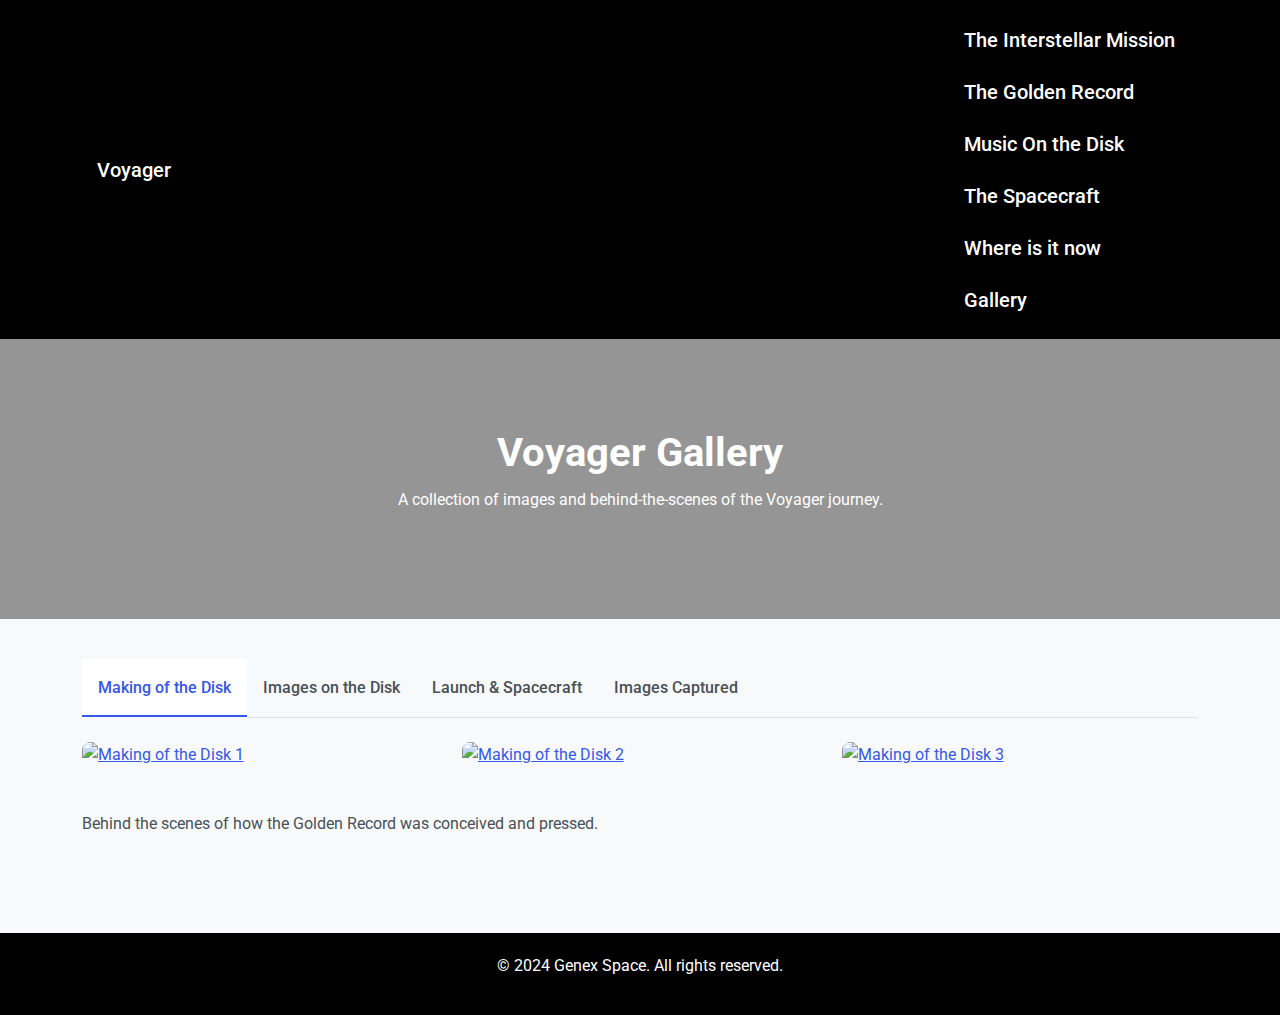
==== gallery.html @ bf649e1a "added other pages" ====
<!DOCTYPE html>
<html lang="en">
<head>
  <meta charset="UTF-8" />
  <meta name="viewport" content="width=device-width, initial-scale=1.0"/>
  <title>Gallery</title>

  <!-- Bootstrap CSS -->
  <link href="file/bootstrap.min.css" rel="stylesheet" />

  <!-- Google Fonts -->
  <link
    href="https://fonts.googleapis.com/css2?family=Roboto:wght@400;700&display=swap"
    rel="stylesheet"
  />

  <!-- BaguetteBox CSS (from a CDN or local) -->
  <link
    rel="stylesheet"
    href="file/baguetteBox.min.css"
  />

  <!-- Custom CSS -->
  <style>
    body {
      font-family: 'Roboto', sans-serif;
      background-color: #f8f9fa;
      line-height: 1.6;
    }
    .navbar {
      background-color: #000;
      font-size: 1.25rem; /* Enlarged menu */
    }
    .navbar a {
      color: #fff !important;
      font-weight: 500;
      padding: 10px 15px; /* Larger spacing */
    }
    .navbar a:hover {
      color: #ffc107 !important;
    }
    .hero {
      background: url("file/gallery-hero.jpg") center/cover no-repeat;
      height: 280px;
      position: relative;
      color: #fff;
      display: flex;
      align-items: center;
      justify-content: center;
      text-align: center;
    }
    .hero::after {
      content: "";
      position: absolute;
      top: 0; left: 0;
      width: 100%; height: 100%;
      background: rgba(0, 0, 0, 0.4);
    }
    .hero-content {
      z-index: 1;
      position: relative;
      max-width: 700px;
      padding: 0 15px;
    }
    .hero-content h1 {
      font-size: 2.5rem;
      font-weight: 700;
      margin-bottom: 10px;
    }
    .content-section {
      padding: 40px 20px;
    }
    /* Make images look nice */
    .tab-content img {
      max-width: 100%;
      border-radius: 8px;
      margin-bottom: 20px;
      cursor: pointer; /* indicates clickable */
    }
    .footer {
      background-color: #000;
      color: #fff;
      text-align: center;
      padding: 20px 0;
      margin-top: 40px;
    }
  </style>
</head>
<body>
  <!-- Navbar (always visible, no expand => everything visible on mobile) -->
  <nav class="navbar navbar-dark">
    <div class="container">
      <a class="navbar-brand" href="index.html">Voyager</a>
      <ul class="navbar-nav nav nav-pills ms-auto">
        <li class="nav-item">
          <a class="nav-link" href="index.html">The Interstellar Mission</a>
        </li>
        <li class="nav-item">
          <a class="nav-link" href="goldenrecord.html">The Golden Record</a>
        </li>
        <li class="nav-item">
          <a class="nav-link" href="music.html">Music On the Disk</a>
        </li>
        <li class="nav-item">
          <a class="nav-link" href="spacecraft.html">The Spacecraft</a>
        </li>
        <li class="nav-item">
          <a class="nav-link" href="where.html">Where is it now</a>
        </li>
        <li class="nav-item">
          <a class="nav-link active" href="gallery.html">Gallery</a>
        </li>
      </ul>
    </div>
  </nav>

  <!-- Hero Section -->
  <div class="hero">
    <div class="hero-content">
      <h1>Voyager Gallery</h1>
      <p>A collection of images and behind-the-scenes of the Voyager journey.</p>
    </div>
  </div>

  <!-- Tabs Section -->
  <div class="content-section">
    <div class="container">
      <!-- Nav tabs -->
      <ul class="nav nav-tabs" id="voyagerGalleryTabs" role="tablist">
        <li class="nav-item" role="presentation">
          <button
            class="nav-link active"
            id="making-tab"
            data-bs-toggle="tab"
            data-bs-target="#making"
            type="button"
            role="tab"
            aria-controls="making"
            aria-selected="true"
          >
            Making of the Disk
          </button>
        </li>
        <li class="nav-item" role="presentation">
          <button
            class="nav-link"
            id="on-disk-tab"
            data-bs-toggle="tab"
            data-bs-target="#on-disk"
            type="button"
            role="tab"
            aria-controls="on-disk"
            aria-selected="false"
          >
            Images on the Disk
          </button>
        </li>
        <li class="nav-item" role="presentation">
          <button
            class="nav-link"
            id="launch-tab"
            data-bs-toggle="tab"
            data-bs-target="#launch"
            type="button"
            role="tab"
            aria-controls="launch"
            aria-selected="false"
          >
            Launch & Spacecraft
          </button>
        </li>
        <li class="nav-item" role="presentation">
          <button
            class="nav-link"
            id="captured-tab"
            data-bs-toggle="tab"
            data-bs-target="#captured"
            type="button"
            role="tab"
            aria-controls="captured"
            aria-selected="false"
          >
            Images Captured
          </button>
        </li>
      </ul>

      <!-- Tab panes -->
      <div class="tab-content" id="voyagerGalleryTabsContent">
        <!-- Making of the Disk -->
        <div
          class="tab-pane fade show active"
          id="making"
          role="tabpanel"
          aria-labelledby="making-tab"
        >
          <!-- Each tab has a gallery-group class so they open in the same lightbox set -->
          <div class="gallery-group row my-4">
            <!-- Example images (wrap them in <a href="path/to/fullsize.jpg">) -->
            <div class="col-md-4">
              <a href="file/making1-large.jpg">
                <img src="file/making1.jpg" alt="Making of the Disk 1" />
              </a>
            </div>
            <div class="col-md-4">
              <a href="file/making2-large.jpg">
                <img src="file/making2.jpg" alt="Making of the Disk 2" />
              </a>
            </div>
            <div class="col-md-4">
              <a href="file/making3-large.jpg">
                <img src="file/making3.jpg" alt="Making of the Disk 3" />
              </a>
            </div>
          </div>
          <p>
            Behind the scenes of how the Golden Record was conceived and pressed. 
            <!-- add more text or images as needed -->
          </p>
        </div>

        <!-- Images on the Disk -->
        <div
          class="tab-pane fade"
          id="on-disk"
          role="tabpanel"
          aria-labelledby="on-disk-tab"
        >
          <div class="gallery-group row my-4">
            <div class="col-md-3">
              <a href="file/ondisk1-large.jpg">
                <img src="file/ondisk1.jpg" alt="On the Disk 1" />
              </a>
            </div>
            <div class="col-md-3">
              <a href="file/ondisk2-large.jpg">
                <img src="file/ondisk2.jpg" alt="On the Disk 2" />
              </a>
            </div>
            <div class="col-md-3">
              <a href="file/ondisk3-large.jpg">
                <img src="file/ondisk3.jpg" alt="On the Disk 3" />
              </a>
            </div>
            <div class="col-md-3">
              <a href="file/ondisk4-large.jpg">
                <img src="file/ondisk4.jpg" alt="On the Disk 4" />
              </a>
            </div>
          </div>
          <p>
            A selection of images included on the Golden Record for any potential 
            extraterrestrial discoverers.
          </p>
        </div>

        <!-- Launch -->
        <div
          class="tab-pane fade"
          id="launch"
          role="tabpanel"
          aria-labelledby="launch-tab"
        >
          <div class="gallery-group row my-4">
            <div class="col-md-6">
              <a href="file/launch1-large.jpg">
                <img src="file/launch1.jpg" alt="Launch Day 1" />
              </a>
            </div>
            <div class="col-md-6">
              <a href="file/launch2-large.jpg">
                <img src="file/launch2.jpg" alt="Launch Day 2" />
              </a>
            </div>
          </div>
          <p>
            Historical photos from the 1977 launches of Voyager 1 and Voyager 2.
          </p>
        </div>

        <!-- Images Captured -->
        <div
          class="tab-pane fade"
          id="captured"
          role="tabpanel"
          aria-labelledby="captured-tab"
        >
          <div class="gallery-group row my-4">
            <div class="col-md-4">
              <a href="file/captured1-large.jpg">
                <img src="file/captured1.jpg" alt="Captured Image 1" />
              </a>
            </div>
            <div class="col-md-4">
              <a href="file/captured2-large.jpg">
                <img src="file/captured2.jpg" alt="Captured Image 2" />
              </a>
            </div>
            <div class="col-md-4">
              <a href="file/captured3-large.jpg">
                <img src="file/captured3.jpg" alt="Captured Image 3" />
              </a>
            </div>
          </div>
          <p>
            Stunning views of the solar system and beyond taken by the Voyager 
            spacecraft over the decades.
          </p>
        </div>
      </div>
    </div>
  </div>

  <!-- Footer -->
  <footer class="footer">
    <div class="container">
      <p>&copy; 2024 Genex Space. All rights reserved.</p>
    </div>
  </footer>

  <!-- Bootstrap JS for Tabs -->
  <script src="file/bootstrap.bundle.min.js"></script>

  <!-- BaguetteBox JS (from a CDN or local) -->
  <script
    src="file/baguetteBox.min.js"
  ></script>
  <script>
    // Initialize baguetteBox for all .gallery-group containers
    document.addEventListener('DOMContentLoaded', function() {
      // For each tab's images, we can re-run or simply pass the main container
      baguetteBox.run('.gallery-group', {
        // optional settings
        animation: 'fadeIn',
        noScrollbars: true,
      });
    });
  </script>
</body>
</html>
---- file/baguetteBox.min.css ----
/*!
 * baguetteBox.js
 * @author  feimosi
 * @version 1.11.1
 * @url https://github.com/feimosi/baguetteBox.js
 */#baguetteBox-overlay{display:none;opacity:0;position:fixed;overflow:hidden;top:0;left:0;width:100%;height:100%;z-index:1000000;background-color:#222;background-color:rgba(0,0,0,.8);-webkit-transition:opacity .5s ease;transition:opacity .5s ease}#baguetteBox-overlay.visible{opacity:1}#baguetteBox-overlay .full-image{display:inline-block;position:relative;width:100%;height:100%;text-align:center}#baguetteBox-overlay .full-image figure{display:inline;margin:0;height:100%}#baguetteBox-overlay .full-image img{display:inline-block;width:auto;height:auto;max-height:100%;max-width:100%;vertical-align:middle;-webkit-box-shadow:0 0 8px rgba(0,0,0,.6);-moz-box-shadow:0 0 8px rgba(0,0,0,.6);box-shadow:0 0 8px rgba(0,0,0,.6)}#baguetteBox-overlay .full-image figcaption{display:block;position:absolute;bottom:0;width:100%;text-align:center;line-height:1.8;white-space:normal;color:#ccc;background-color:#000;background-color:rgba(0,0,0,.6);font-family:sans-serif}#baguetteBox-overlay .full-image:before{content:"";display:inline-block;height:50%;width:1px;margin-right:-1px}#baguetteBox-slider{position:absolute;left:0;top:0;height:100%;width:100%;white-space:nowrap;-webkit-transition:left .4s ease,-webkit-transform .4s ease;transition:left .4s ease,-webkit-transform .4s ease;transition:left .4s ease,transform .4s ease;transition:left .4s ease,transform .4s ease,-webkit-transform .4s ease,-moz-transform .4s ease}#baguetteBox-slider.bounce-from-right{-webkit-animation:bounceFromRight .4s ease-out;animation:bounceFromRight .4s ease-out}#baguetteBox-slider.bounce-from-left{-webkit-animation:bounceFromLeft .4s ease-out;animation:bounceFromLeft .4s ease-out}@-webkit-keyframes bounceFromRight{0%,100%{margin-left:0}50%{margin-left:-30px}}@keyframes bounceFromRight{0%,100%{margin-left:0}50%{margin-left:-30px}}@-webkit-keyframes bounceFromLeft{0%,100%{margin-left:0}50%{margin-left:30px}}@keyframes bounceFromLeft{0%,100%{margin-left:0}50%{margin-left:30px}}.baguetteBox-button#next-button,.baguetteBox-button#previous-button{top:50%;top:calc(50% - 30px);width:44px;height:60px}.baguetteBox-button{position:absolute;cursor:pointer;outline:0;padding:0;margin:0;border:0;-moz-border-radius:15%;border-radius:15%;background-color:#323232;background-color:rgba(50,50,50,.5);color:#ddd;font:1.6em sans-serif;-webkit-transition:background-color .4s ease;transition:background-color .4s ease}.baguetteBox-button:focus,.baguetteBox-button:hover{background-color:rgba(50,50,50,.9)}.baguetteBox-button#next-button{right:2%}.baguetteBox-button#previous-button{left:2%}.baguetteBox-button#close-button{top:20px;right:2%;right:calc(2% + 6px);width:30px;height:30px}.baguetteBox-button svg{position:absolute;left:0;top:0}.baguetteBox-spinner{width:40px;height:40px;display:inline-block;position:absolute;top:50%;left:50%;margin-top:-20px;margin-left:-20px}.baguetteBox-double-bounce1,.baguetteBox-double-bounce2{width:100%;height:100%;-moz-border-radius:50%;border-radius:50%;background-color:#fff;opacity:.6;position:absolute;top:0;left:0;-webkit-animation:bounce 2s infinite ease-in-out;animation:bounce 2s infinite ease-in-out}.baguetteBox-double-bounce2{-webkit-animation-delay:-1s;animation-delay:-1s}@-webkit-keyframes bounce{0%,100%{-webkit-transform:scale(0);transform:scale(0)}50%{-webkit-transform:scale(1);transform:scale(1)}}@keyframes bounce{0%,100%{-webkit-transform:scale(0);-moz-transform:scale(0);transform:scale(0)}50%{-webkit-transform:scale(1);-moz-transform:scale(1);transform:scale(1)}}
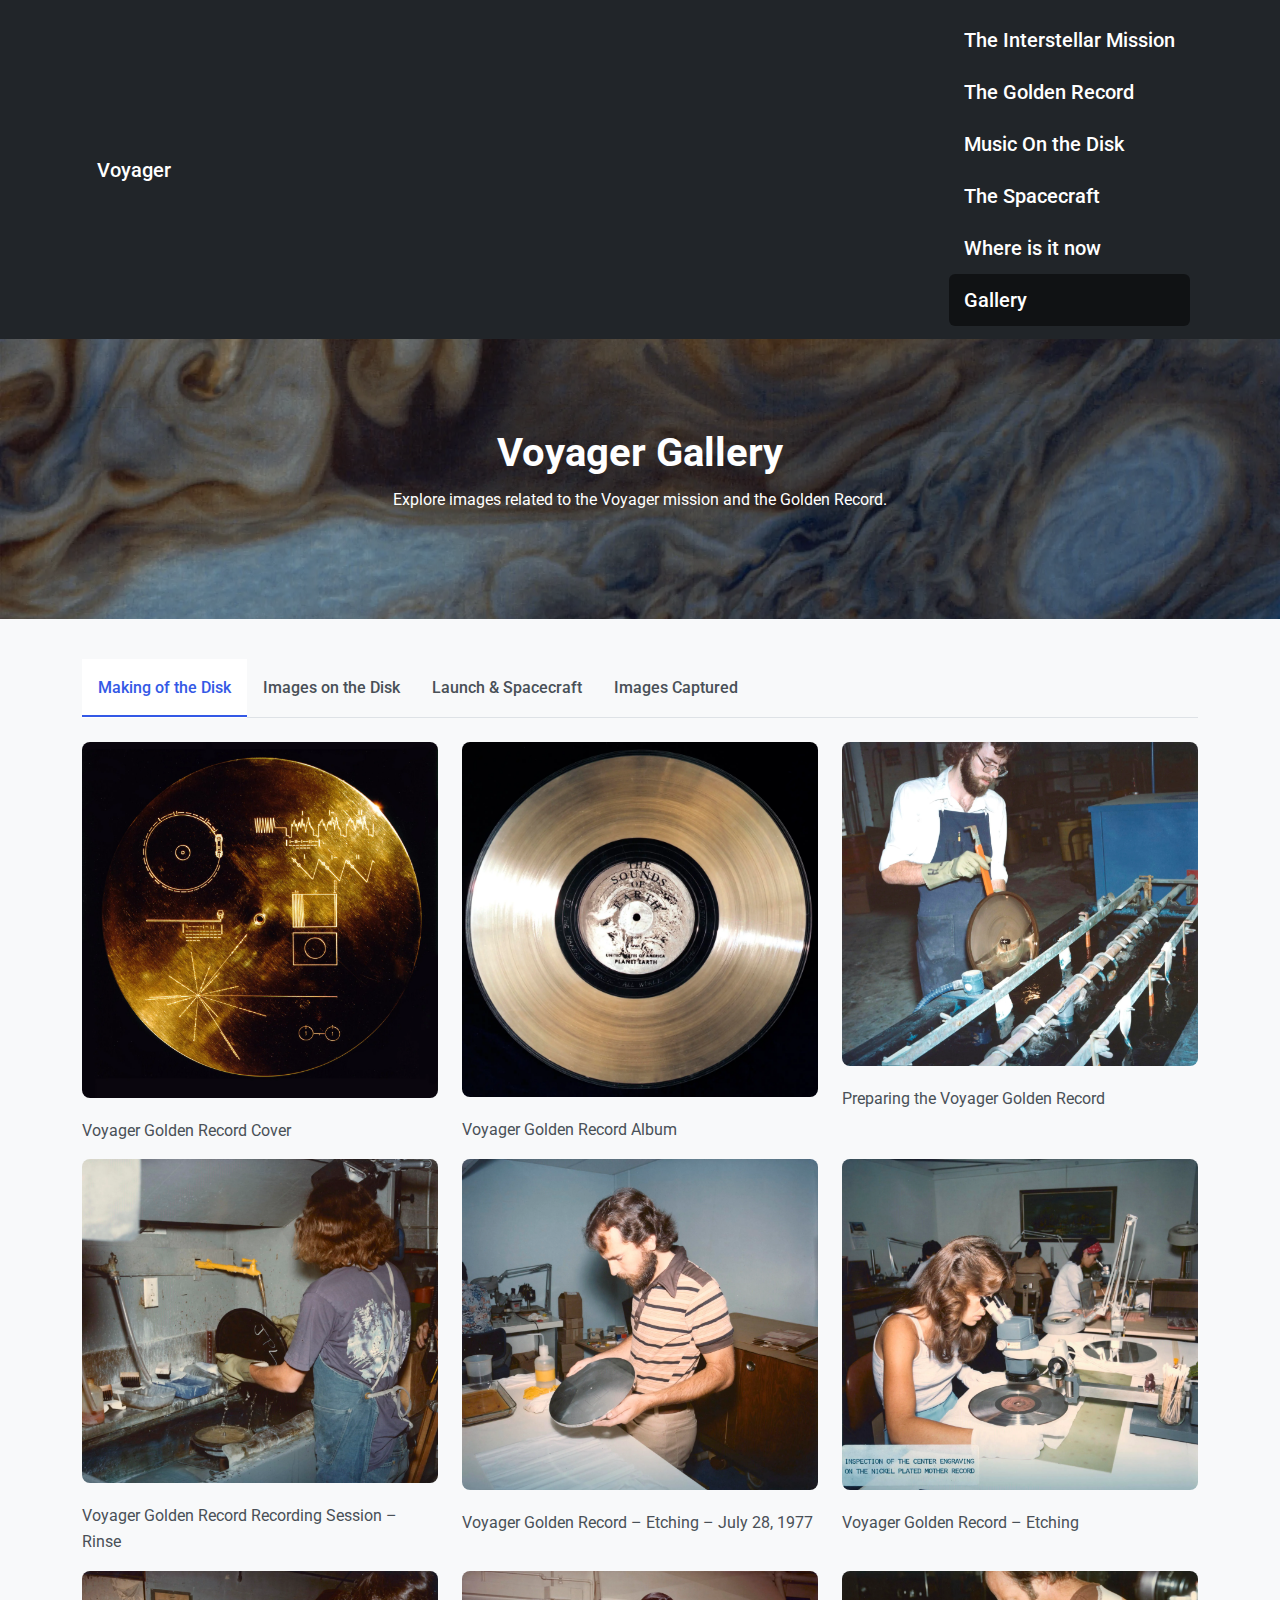
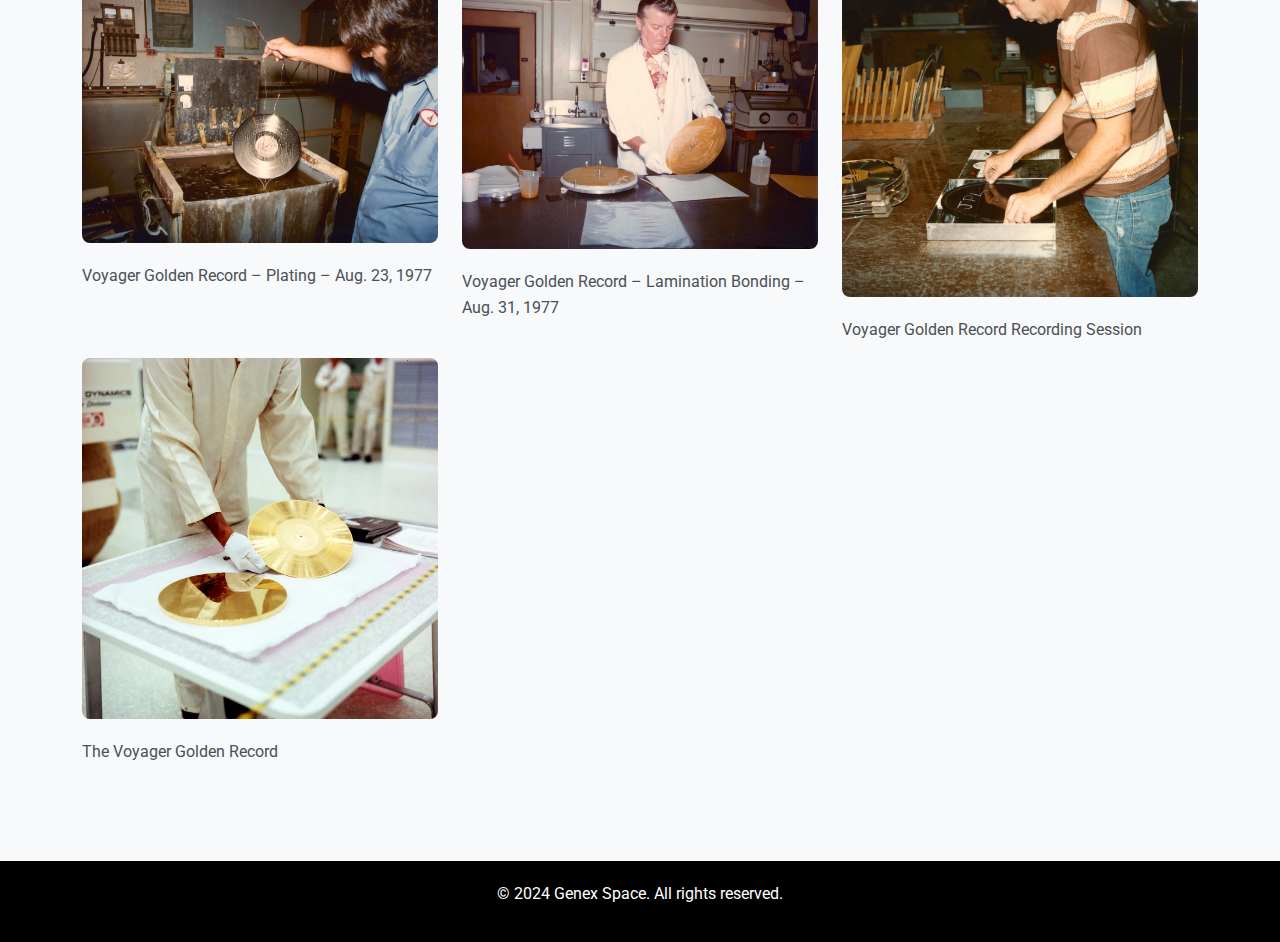
==== commit fbf79fc6: "added music and other stuffs" ====
--- a/gallery.html
+++ b/gallery.html
@@ -14,7 +14,7 @@
     rel="stylesheet"
   />
 
-  <!-- BaguetteBox CSS (from a CDN or local) -->
+  <!-- BaguetteBox CSS (CDN or local) -->
   <link
     rel="stylesheet"
     href="file/baguetteBox.min.css"
@@ -39,8 +39,9 @@
     .navbar a:hover {
       color: #ffc107 !important;
     }
+
     .hero {
-      background: url("file/gallery-hero.jpg") center/cover no-repeat;
+      background: url("gallery/pia01384.webp") center/cover no-repeat;
       height: 280px;
       position: relative;
       color: #fff;
@@ -67,16 +68,19 @@
       font-weight: 700;
       margin-bottom: 10px;
     }
+
     .content-section {
       padding: 40px 20px;
     }
-    /* Make images look nice */
+
+    /* Images and lightbox styling */
     .tab-content img {
       max-width: 100%;
       border-radius: 8px;
       margin-bottom: 20px;
-      cursor: pointer; /* indicates clickable */
+      cursor: pointer; /* indicates clickable lightbox */
     }
+
     .footer {
       background-color: #000;
       color: #fff;
@@ -87,8 +91,8 @@
   </style>
 </head>
 <body>
-  <!-- Navbar (always visible, no expand => everything visible on mobile) -->
-  <nav class="navbar navbar-dark">
+  <!-- Navbar (always visible) -->
+  <nav class="navbar navbar-dark bg-dark">
     <div class="container">
       <a class="navbar-brand" href="index.html">Voyager</a>
       <ul class="navbar-nav nav nav-pills ms-auto">
@@ -118,13 +122,14 @@
   <div class="hero">
     <div class="hero-content">
       <h1>Voyager Gallery</h1>
-      <p>A collection of images and behind-the-scenes of the Voyager journey.</p>
+      <p>Explore images related to the Voyager mission and the Golden Record.</p>
     </div>
   </div>
 
   <!-- Tabs Section -->
   <div class="content-section">
     <div class="container">
+
       <!-- Nav tabs -->
       <ul class="nav nav-tabs" id="voyagerGalleryTabs" role="tablist">
         <li class="nav-item" role="presentation">
@@ -166,7 +171,7 @@
             aria-controls="launch"
             aria-selected="false"
           >
-            Launch & Spacecraft
+            Launch &amp; Spacecraft
           </button>
         </li>
         <li class="nav-item" role="presentation">
@@ -186,130 +191,942 @@
       </ul>
 
       <!-- Tab panes -->
-      <div class="tab-content" id="voyagerGalleryTabsContent">
-        <!-- Making of the Disk -->
+      <div class="tab-content mt-4" id="voyagerGalleryTabsContent">
+
+        <!-- 1) Making of the Disk -->
         <div
           class="tab-pane fade show active"
           id="making"
           role="tabpanel"
           aria-labelledby="making-tab"
         >
-          <!-- Each tab has a gallery-group class so they open in the same lightbox set -->
-          <div class="gallery-group row my-4">
-            <!-- Example images (wrap them in <a href="path/to/fullsize.jpg">) -->
-            <div class="col-md-4">
-              <a href="file/making1-large.jpg">
-                <img src="file/making1.jpg" alt="Making of the Disk 1" />
-              </a>
-            </div>
-            <div class="col-md-4">
-              <a href="file/making2-large.jpg">
-                <img src="file/making2.jpg" alt="Making of the Disk 2" />
-              </a>
-            </div>
-            <div class="col-md-4">
-              <a href="file/making3-large.jpg">
-                <img src="file/making3.jpg" alt="Making of the Disk 3" />
-              </a>
-            </div>
-          </div>
-          <p>
-            Behind the scenes of how the Golden Record was conceived and pressed. 
-            <!-- add more text or images as needed -->
-          </p>
-        </div>
-
-        <!-- Images on the Disk -->
+          <div class="row gallery-group">
+             <div class="col-md-4">
+          <a 
+            href="gallery/voyager-record-cover-446eb9.webp"
+            data-caption="Voyager Golden Record Cover"
+          >
+            <img 
+              src="gallery/voyager-record-cover-446eb9.webp"
+              alt="Voyager Golden Record Cover"
+            />
+          </a>
+          <p>Voyager Golden Record Cover</p>
+        </div>
+              <div class="col-md-4">
+          <a 
+            href="gallery/voyager-gold-record-display.webp"
+            data-caption="Voyager Golden Record Album"
+          >
+            <img 
+              src="gallery/voyager-gold-record-display.webp"
+              alt="Voyager Golden Record Album"
+            />
+          </a>
+          <p>Voyager Golden Record Album</p>
+        </div>
+              <div class="col-md-4">
+          <a 
+            href="gallery/voyager-recording-session-6-29-77-30796968361-o.webp"
+            data-caption="Preparing the Voyager Golden Record"
+          >
+            <img 
+              src="gallery/voyager-recording-session-6-29-77-30796968361-o.webp"
+              alt="Preparing the Voyager Golden Record"
+            />
+          </a>
+          <p>Preparing the Voyager Golden Record</p>
+        </div>
+              <div class="col-md-4">
+          <a 
+            href="gallery/voyager-recording-session-6-29-77-30769379012-o.webp"
+            data-caption="Voyager Golden Record Recording Session – Rinse"
+          >
+            <img 
+              src="gallery/voyager-recording-session-6-29-77-30769379012-o.webp"
+              alt="Voyager Golden Record Recording Session – Rinse"
+            />
+          </a>
+          <p>Voyager Golden Record Recording Session – Rinse</p>
+        </div>
+              <div class="col-md-4">
+          <a 
+            href="gallery/voyager-golden-record-etching-7-28-77-30849543195-o.webp"
+            data-caption="Voyager Golden Record – Etching – July 28, 1977"
+          >
+            <img 
+              src="gallery/voyager-golden-record-etching-7-28-77-30849543195-o.webp"
+              alt="Voyager Golden Record – Etching – July 28, 1977"
+            />
+          </a>
+          <p>Voyager Golden Record – Etching – July 28, 1977</p>
+        </div>
+              <div class="col-md-4">
+          <a 
+            href="gallery/voyager-golden-record-etching-7-28-77-30548567140-o.webp"
+            data-caption="Voyager Golden Record – Etching"
+          >
+            <img 
+              src="gallery/voyager-golden-record-etching-7-28-77-30548567140-o.webp"
+              alt="Voyager Golden Record – Etching"
+            />
+          </a>
+          <p>Voyager Golden Record – Etching</p>
+        </div>
+              <div class="col-md-4">
+          <a 
+            href="gallery/voyager-golden-record-gold-plating-8-23-77-30812980156-o.webp"
+            data-caption="Voyager Golden Record – Plating – Aug. 23, 1977"
+          >
+            <img 
+              src="gallery/voyager-golden-record-gold-plating-8-23-77-30812980156-o.webp"
+              alt="Voyager Golden Record – Plating – Aug. 23, 1977"
+            />
+          </a>
+          <p>Voyager Golden Record – Plating – Aug. 23, 1977</p>
+        </div>
+              <div class="col-md-4">
+          <a 
+            href="gallery/voyager-golden-record-lamination-bonding-8-31-1977-30812615156-o.webp"
+            data-caption="Voyager Golden Record – Lamination Bonding – Aug. 31, 1977"
+          >
+            <img 
+              src="gallery/voyager-golden-record-lamination-bonding-8-31-1977-30812615156-o.webp"
+              alt="Voyager Golden Record – Lamination Bonding – Aug. 31, 1977"
+            />
+          </a>
+          <p>Voyager Golden Record – Lamination Bonding – Aug. 31, 1977</p>
+        </div>
+              <div class="col-md-4">
+          <a 
+            href="gallery/voyager-recording-session-6-29-77.webp"
+            data-caption="Voyager Golden Record Recording Session"
+          >
+            <img 
+              src="gallery/voyager-recording-session-6-29-77.webp"
+              alt="Voyager Golden Record Recording Session"
+            />
+          </a>
+          <p>Voyager Golden Record Recording Session</p>
+        </div>
+              <div class="col-md-4">
+          <a 
+            href="gallery/the-golden-record-30269492703-o.webp"
+            data-caption="The Voyager Golden Record"
+          >
+            <img 
+              src="gallery/the-golden-record-30269492703-o.webp"
+              alt="The Voyager Golden Record"
+            />
+          </a>
+          <p>The Voyager Golden Record</p>
+        </div>          </div>
+        </div>
+
+        <!-- 2) Images on the Disk -->
         <div
           class="tab-pane fade"
           id="on-disk"
           role="tabpanel"
           aria-labelledby="on-disk-tab"
         >
-          <div class="gallery-group row my-4">
-            <div class="col-md-3">
-              <a href="file/ondisk1-large.jpg">
-                <img src="file/ondisk1.jpg" alt="On the Disk 1" />
-              </a>
-            </div>
-            <div class="col-md-3">
-              <a href="file/ondisk2-large.jpg">
-                <img src="file/ondisk2.jpg" alt="On the Disk 2" />
-              </a>
-            </div>
-            <div class="col-md-3">
-              <a href="file/ondisk3-large.jpg">
-                <img src="file/ondisk3.jpg" alt="On the Disk 3" />
-              </a>
-            </div>
-            <div class="col-md-3">
-              <a href="file/ondisk4-large.jpg">
-                <img src="file/ondisk4.jpg" alt="On the Disk 4" />
-              </a>
-            </div>
+          <div class="row gallery-group">
+              <div class="col-md-4">
+          <a 
+            href="gallery/calibration-circle-31325346536-o.webp"
+            data-caption="Calibration Circle"
+          >
+            <img 
+              src="gallery/calibration-circle-31325346536-o.webp"
+              alt="Calibration Circle"
+            />
+          </a>
+          <p>Calibration Circle</p>
+        </div>
+              <div class="col-md-4">
+          <a 
+            href="gallery/un-building-night-30556368033-o.webp"
+            data-caption="UN Building Night"
+          >
+            <img 
+              src="gallery/un-building-night-30556368033-o.webp"
+              alt="UN Building Night"
+            />
+          </a>
+          <p>UN Building Night</p>
+        </div>
+              <div class="col-md-4">
+          <a 
+            href="gallery/physical-unit-definitions-30554003853-o.webp"
+            data-caption="Physical unit definitions"
+          >
+            <img 
+              src="gallery/physical-unit-definitions-30554003853-o.webp"
+              alt="Physical unit definitions"
+            />
+          </a>
+          <p>Physical unit definitions</p>
+        </div>
+              <div class="col-md-4">
+          <a 
+            href="gallery/modern-house-cloudcroft-new-mexico-30556337973-o.webp"
+            data-caption="Modern house (Cloudcroft, New Mexico)"
+          >
+            <img 
+              src="gallery/modern-house-cloudcroft-new-mexico-30556337973-o.webp"
+              alt="Modern house (Cloudcroft, New Mexico)"
+            />
+          </a>
+          <p>Modern house (Cloudcroft, New Mexico)</p>
+        </div>
+              <div class="col-md-4">
+          <a 
+            href="gallery/house-construction-african-30542255034-o.webp"
+            data-caption="House construction (African)"
+          >
+            <img 
+              src="gallery/house-construction-african-30542255034-o.webp"
+              alt="House construction (African)"
+            />
+          </a>
+          <p>House construction (African)</p>
+        </div>
+              <div class="col-md-4">
+          <a 
+            href="gallery/egypt-red-sea-sinal-peninsula-and-the-nile-30993198280-o.webp"
+            data-caption="Egypt, Red Sea, Sinal Peninsula and the Nile"
+          >
+            <img 
+              src="gallery/egypt-red-sea-sinal-peninsula-and-the-nile-30993198280-o.webp"
+              alt="Egypt, Red Sea, Sinal Peninsula and the Nile"
+            />
+          </a>
+          <p>Egypt, Red Sea, Sinal Peninsula and the Nile</p>
+        </div>
+              <div class="col-md-4">
+          <a 
+            href="gallery/supermarket-30555896943-o.webp"
+            data-caption="Supermarket"
+          >
+            <img 
+              src="gallery/supermarket-30555896943-o.webp"
+              alt="Supermarket"
+            />
+          </a>
+          <p>Supermarket</p>
+        </div>
+              <div class="col-md-4">
+          <a 
+            href="gallery/children-with-globe-30541853554-o.webp"
+            data-caption="Children with globe"
+          >
+            <img 
+              src="gallery/children-with-globe-30541853554-o.webp"
+              alt="Children with globe"
+            />
+          </a>
+          <p>Children with globe</p>
+        </div>
+              <div class="col-md-4">
+          <a 
+            href="gallery/sprinters-valeri-borzov-of-the-ussr-in-lead-history-of-the-olympics-31363259165-o.webp"
+            data-caption="Sprinters (Valeri Borzov of the U.S.S.R. in lead)"
+          >
+            <img 
+              src="gallery/sprinters-valeri-borzov-of-the-ussr-in-lead-history-of-the-olympics-31363259165-o.webp"
+              alt="Sprinters (Valeri Borzov of the U.S.S.R. in lead)"
+            />
+          </a>
+          <p>Sprinters (Valeri Borzov of the U.S.S.R. in lead)</p>
+        </div>
+              <div class="col-md-4">
+          <a 
+            href="gallery/fishing-boat-with-nets-30542208064-o.webp"
+            data-caption="Fishing boat with nets"
+          >
+            <img 
+              src="gallery/fishing-boat-with-nets-30542208064-o.webp"
+              alt="Fishing boat with nets"
+            />
+          </a>
+          <p>Fishing boat with nets</p>
+        </div>
+              <div class="col-md-4">
+          <a 
+            href="gallery/house-africa-30994933500-o.webp"
+            data-caption="House (Africa)"
+          >
+            <img 
+              src="gallery/house-africa-30994933500-o.webp"
+              alt="House (Africa)"
+            />
+          </a>
+          <p>House (Africa)</p>
+        </div>
+              <div class="col-md-4">
+          <a 
+            href="gallery/schoolroom-30994523250-o.webp"
+            data-caption="Schoolroom"
+          >
+            <img 
+              src="gallery/schoolroom-30994523250-o.webp"
+              alt="Schoolroom"
+            />
+          </a>
+          <p>Schoolroom</p>
+        </div>
+              <div class="col-md-4">
+          <a 
+            href="gallery/jupiter-31325748356-o.webp"
+            data-caption="Jupiter"
+          >
+            <img 
+              src="gallery/jupiter-31325748356-o.webp"
+              alt="Jupiter"
+            />
+          </a>
+          <p>Jupiter</p>
+        </div>
+              <div class="col-md-4">
+          <a 
+            href="gallery/man-from-guatemala-30541182514-o.webp"
+            data-caption="Man from Guatemala"
+          >
+            <img 
+              src="gallery/man-from-guatemala-30541182514-o.webp"
+              alt="Man from Guatemala"
+            />
+          </a>
+          <p>Man from Guatemala</p>
+        </div>
+              <div class="col-md-4">
+          <a 
+            href="gallery/sketch-of-bushmen-30541167404-o.webp"
+            data-caption="Sketch of bushmen"
+          >
+            <img 
+              src="gallery/sketch-of-bushmen-30541167404-o.webp"
+              alt="Sketch of bushmen"
+            />
+          </a>
+          <p>Sketch of bushmen</p>
+        </div>
+              <div class="col-md-4">
+          <a 
+            href="gallery/diagram-of-vertebrate-evolution-30993842550-o.webp"
+            data-caption="Diagram of vertebrate evolution"
+          >
+            <img 
+              src="gallery/diagram-of-vertebrate-evolution-30993842550-o.webp"
+              alt="Diagram of vertebrate evolution"
+            />
+          </a>
+          <p>Diagram of vertebrate evolution</p>
+        </div>
+              <div class="col-md-4">
+          <a 
+            href="gallery/structure-of-earth-31247834881-o.webp"
+            data-caption="Structure of Earth"
+          >
+            <img 
+              src="gallery/structure-of-earth-31247834881-o.webp"
+              alt="Structure of Earth"
+            />
+          </a>
+          <p>Structure of Earth</p>
+        </div>
+              <div class="col-md-4">
+          <a 
+            href="gallery/diagram-of-continental-drift-31247808951-o.webp"
+            data-caption="Diagram of continental drift"
+          >
+            <img 
+              src="gallery/diagram-of-continental-drift-31247808951-o.webp"
+              alt="Diagram of continental drift"
+            />
+          </a>
+          <p>Diagram of continental drift</p>
+        </div>
+              <div class="col-md-4">
+          <a 
+            href="gallery/diagram-of-family-ages-31326608936-o.webp"
+            data-caption="Diagram of family ages"
+          >
+            <img 
+              src="gallery/diagram-of-family-ages-31326608936-o.webp"
+              alt="Diagram of family ages"
+            />
+          </a>
+          <p>Diagram of family ages</p>
+        </div>
+              <div class="col-md-4">
+          <a 
+            href="gallery/demonstration-of-licking-eating-and-drinking-30542224004-o.webp"
+            data-caption="Demonstration of licking, eating and drinking"
+          >
+            <img 
+              src="gallery/demonstration-of-licking-eating-and-drinking-30542224004-o.webp"
+              alt="Demonstration of licking, eating and drinking"
+            />
+          </a>
+          <p>Demonstration of licking, eating and drinking</p>
+        </div>
+              <div class="col-md-4">
+          <a 
+            href="gallery/nursing-mother-31362634275-o.webp"
+            data-caption="Nursing mother"
+          >
+            <img 
+              src="gallery/nursing-mother-31362634275-o.webp"
+              alt="Nursing mother"
+            />
+          </a>
+          <p>Nursing mother</p>
+        </div>
+              <div class="col-md-4">
+          <a 
+            href="gallery/diagram-of-male-and-female-31326553496-o.webp"
+            data-caption="Diagram of male and female"
+          >
+            <img 
+              src="gallery/diagram-of-male-and-female-31326553496-o.webp"
+              alt="Diagram of male and female"
+            />
+          </a>
+          <p>Diagram of male and female</p>
+        </div>
+              <div class="col-md-4">
+          <a 
+            href="gallery/fetus-diagram-30540929914-o.webp"
+            data-caption="Fetus diagram"
+          >
+            <img 
+              src="gallery/fetus-diagram-30540929914-o.webp"
+              alt="Fetus diagram"
+            />
+          </a>
+          <p>Fetus diagram</p>
+        </div>
+              <div class="col-md-4">
+          <a 
+            href="gallery/diagram-of-conception-31218656712-o.webp"
+            data-caption="Diagram of conception"
+          >
+            <img 
+              src="gallery/diagram-of-conception-31218656712-o.webp"
+              alt="Diagram of conception"
+            />
+          </a>
+          <p>Diagram of conception</p>
+        </div>
+              <div class="col-md-4">
+          <a 
+            href="gallery/dna-structure-magnified-light-hit-31362224015-o.webp"
+            data-caption="DNA structure magnified, light hit"
+          >
+            <img 
+              src="gallery/dna-structure-magnified-light-hit-31362224015-o.webp"
+              alt="DNA structure magnified, light hit"
+            />
+          </a>
+          <p>DNA structure magnified, light hit</p>
+        </div>
+              <div class="col-md-4">
+          <a 
+            href="gallery/dna-structure-31362211895-o.webp"
+            data-caption="DNA structure"
+          >
+            <img 
+              src="gallery/dna-structure-31362211895-o.webp"
+              alt="DNA structure"
+            />
+          </a>
+          <p>DNA structure</p>
+        </div>
+              <div class="col-md-4">
+          <a 
+            href="gallery/chemical-definitions-31218371762-o.webp"
+            data-caption="Chemical definitions"
+          >
+            <img 
+              src="gallery/chemical-definitions-31218371762-o.webp"
+              alt="Chemical definitions"
+            />
+          </a>
+          <p>Chemical definitions</p>
+        </div>
+              <div class="col-md-4">
+          <a 
+            href="gallery/earth-31326146966-o.webp"
+            data-caption="Earth"
+          >
+            <img 
+              src="gallery/earth-31326146966-o.webp"
+              alt="Earth"
+            />
+          </a>
+          <p>Earth</p>
+        </div>
+              <div class="col-md-4">
+          <a 
+            href="gallery/mars-30992814480-o.webp"
+            data-caption="Mars"
+          >
+            <img 
+              src="gallery/mars-30992814480-o.webp"
+              alt="Mars"
+            />
+          </a>
+          <p>Mars</p>
+        </div>
+              <div class="col-md-4">
+          <a 
+            href="gallery/mercury-31246953391-o.webp"
+            data-caption="Mercury"
+          >
+            <img 
+              src="gallery/mercury-31246953391-o.webp"
+              alt="Mercury"
+            />
+          </a>
+          <p>Mercury</p>
+        </div>
+              <div class="col-md-4">
+          <a 
+            href="gallery/solar-spectrum-30992778240-o.webp"
+            data-caption="Solar spectrum"
+          >
+            <img 
+              src="gallery/solar-spectrum-30992778240-o.webp"
+              alt="Solar spectrum"
+            />
+          </a>
+          <p>Solar spectrum</p>
+        </div>
+              <div class="col-md-4">
+          <a 
+            href="gallery/solar-system-parameters-30992729550-o.webp"
+            data-caption="Solar system parameters"
+          >
+            <img 
+              src="gallery/solar-system-parameters-30992729550-o.webp"
+              alt="Solar system parameters"
+            />
+          </a>
+          <p>Solar system parameters</p>
+        </div>
+              <div class="col-md-4">
+          <a 
+            href="gallery/solar-system-parameters-30554017073-o.webp"
+            data-caption="Solar system parameter"
+          >
+            <img 
+              src="gallery/solar-system-parameters-30554017073-o.webp"
+              alt="Solar system parameter"
+            />
+          </a>
+          <p>Solar system parameter</p>
+        </div>
+              <div class="col-md-4">
+          <a 
+            href="gallery/mathematical-definitions-30539954574-o.webp"
+            data-caption="Mathematical definitions"
+          >
+            <img 
+              src="gallery/mathematical-definitions-30539954574-o.webp"
+              alt="Mathematical definitions"
+            />
+          </a>
+          <p>Mathematical definitions</p>
+        </div>
+              <div class="col-md-4">
+          <a 
+            href="gallery/solar-location-map-30992503150-o.webp"
+            data-caption="Solar location map"
+          >
+            <img 
+              src="gallery/solar-location-map-30992503150-o.webp"
+              alt="Solar location map"
+            />
+          </a>
+          <p>Solar location map</p>
+        </div>
+              <div class="col-md-4">
+          <a 
+            href="gallery/violin-with-music-score-cavatina-31072637180-o.webp"
+            data-caption="Violin with music score (Cavatina)"
+          >
+            <img 
+              src="gallery/violin-with-music-score-cavatina-31072637180-o.webp"
+              alt="Violin with music score (Cavatina)"
+            />
+          </a>
+          <p>Violin with music score (Cavatina)</p>
+        </div>
+              <div class="col-md-4">
+          <a 
+            href="gallery/titan-centaur-launch-31297529782-o.webp"
+            data-caption="Titan Centaur launch"
+          >
+            <img 
+              src="gallery/titan-centaur-launch-31297529782-o.webp"
+              alt="Titan Centaur launch"
+            />
+          </a>
+          <p>Titan Centaur launch</p>
+        </div>
+              <div class="col-md-4">
+          <a 
+            href="gallery/astronaut-in-space-30620956564-o.webp"
+            data-caption="Astronaut in space"
+          >
+            <img 
+              src="gallery/astronaut-in-space-30620956564-o.webp"
+              alt="Astronaut in space"
+            />
+          </a>
+          <p>Astronaut in space</p>
+        </div>
+              <div class="col-md-4">
+          <a 
+            href="gallery/page-of-book-newton-system-of-the-world-31297500982-o.webp"
+            data-caption="Page of book (Newton, System of the World)"
+          >
+            <img 
+              src="gallery/page-of-book-newton-system-of-the-world-31297500982-o.webp"
+              alt="Page of book (Newton, System of the World)"
+            />
+          </a>
+          <p>Page of book (Newton, System of the World)</p>
+        </div>
+              <div class="col-md-4">
+          <a 
+            href="gallery/radio-telescope-arecibo-31442688195-o.webp"
+            data-caption="Radio telescope (Arecibo)"
+          >
+            <img 
+              src="gallery/radio-telescope-arecibo-31442688195-o.webp"
+              alt="Radio telescope (Arecibo)"
+            />
+          </a>
+          <p>Radio telescope (Arecibo)</p>
+        </div>
+              <div class="col-md-4">
+          <a 
+            href="gallery/airplane-in-flight-30634172743-o.webp"
+            data-caption="Airplane in flight"
+          >
+            <img 
+              src="gallery/airplane-in-flight-30634172743-o.webp"
+              alt="Airplane in flight"
+            />
+          </a>
+          <p>Airplane in flight</p>
+        </div>
+              <div class="col-md-4">
+          <a 
+            href="gallery/modern-highway-30634010913-o.webp"
+            data-caption="Modern highway"
+          >
+            <img 
+              src="gallery/modern-highway-30634010913-o.webp"
+              alt="Modern highway"
+            />
+          </a>
+          <p>Modern highway</p>
+        </div>
+              <div class="col-md-4">
+          <a 
+            href="gallery/voyager-rush-hour.webp"
+            data-caption="Rush hour traffic (Thailand)"
+          >
+            <img 
+              src="gallery/voyager-rush-hour.webp"
+              alt="Rush hour traffic (Thailand)"
+            />
+          </a>
+          <p>Rush hour traffic (Thailand)</p>
+        </div>
+              <div class="col-md-4">
+          <a 
+            href="gallery/street-scene-31071643420-o.webp"
+            data-caption="Street scene"
+          >
+            <img 
+              src="gallery/street-scene-31071643420-o.webp"
+              alt="Street scene"
+            />
+          </a>
+          <p>Street scene</p>
+        </div>
+              <div class="col-md-4">
+          <a 
+            href="gallery/woman-with-microscope-31071614760-o.webp"
+            data-caption="Woman with microscope"
+          >
+            <img 
+              src="gallery/woman-with-microscope-31071614760-o.webp"
+              alt="Woman with microscope"
+            />
+          </a>
+          <p>Woman with microscope</p>
+        </div>
+              <div class="col-md-4">
+          <a 
+            href="gallery/x-ray-of-hand-31220229722-o.webp"
+            data-caption="X-ray of hand"
+          >
+            <img 
+              src="gallery/x-ray-of-hand-31220229722-o.webp"
+              alt="X-ray of hand"
+            />
+          </a>
+          <p>X-ray of hand</p>
+        </div>
+              <div class="col-md-4">
+          <a 
+            href="gallery/un-building-day-30542352584-o.webp"
+            data-caption="UN Building Day"
+          >
+            <img 
+              src="gallery/un-building-day-30542352584-o.webp"
+              alt="UN Building Day"
+            />
+          </a>
+          <p>UN Building Day</p>
+        </div>
           </div>
-          <p>
-            A selection of images included on the Golden Record for any potential 
-            extraterrestrial discoverers.
-          </p>
-        </div>
-
-        <!-- Launch -->
+        </div>
+
+        <!-- 3) Launch & Spacecraft -->
         <div
           class="tab-pane fade"
           id="launch"
           role="tabpanel"
           aria-labelledby="launch-tab"
         >
-          <div class="gallery-group row my-4">
-            <div class="col-md-6">
-              <a href="file/launch1-large.jpg">
-                <img src="file/launch1.jpg" alt="Launch Day 1" />
-              </a>
-            </div>
-            <div class="col-md-6">
-              <a href="file/launch2-large.jpg">
-                <img src="file/launch2.jpg" alt="Launch Day 2" />
-              </a>
-            </div>
+          <div class="row gallery-group">
+             <div class="col-md-4">
+          <a 
+            href="gallery/pia21739.webp"
+            data-caption="Voyager 1’s Launch Vehicle"
+          >
+            <img 
+              src="gallery/pia21739.webp"
+              alt="Voyager 1’s Launch Vehicle"
+            />
+          </a>
+          <p>Voyager 1’s Launch Vehicle</p>
+        </div>
+              <div class="col-md-4">
+          <a 
+            href="gallery/spacecraft-profile.webp"
+            data-caption="spacecraft-profile"
+          >
+            <img 
+              src="gallery/spacecraft-profile.webp"
+              alt="spacecraft-profile"
+            />
+          </a>
+          <p>spacecraft-profile</p>
+        </div>
+              <div class="col-md-4">
+          <a 
+            href="gallery/pia21727.webp"
+            data-caption="Voyager 2 in Launch Vehicle"
+          >
+            <img 
+              src="gallery/pia21727.webp"
+              alt="Voyager 2 in Launch Vehicle"
+            />
+          </a>
+          <p>Voyager 2 in Launch Vehicle</p>
+        </div>
+              <div class="col-md-4">
+          <a 
+            href="gallery/pia21731.webp"
+            data-caption="Voyager Development Test Model"
+          >
+            <img 
+              src="gallery/pia21731.webp"
+              alt="Voyager Development Test Model"
+            />
+          </a>
+          <p>Voyager Development Test Model</p>
+        </div>
+              <div class="col-md-4">
+          <a 
+            href="gallery/pia21476.webp"
+            data-caption="Voyager Proof Test Model and Cleanroom"
+          >
+            <img 
+              src="gallery/pia21476.webp"
+              alt="Voyager Proof Test Model and Cleanroom"
+            />
+          </a>
+          <p>Voyager Proof Test Model and Cleanroom</p>
+        </div>
           </div>
-          <p>
-            Historical photos from the 1977 launches of Voyager 1 and Voyager 2.
-          </p>
-        </div>
-
-        <!-- Images Captured -->
+        </div>
+
+        <!-- 4) Images Captured -->
         <div
           class="tab-pane fade"
           id="captured"
           role="tabpanel"
           aria-labelledby="captured-tab"
         >
-          <div class="gallery-group row my-4">
-            <div class="col-md-4">
-              <a href="file/captured1-large.jpg">
-                <img src="file/captured1.jpg" alt="Captured Image 1" />
-              </a>
-            </div>
-            <div class="col-md-4">
-              <a href="file/captured2-large.jpg">
-                <img src="file/captured2.jpg" alt="Captured Image 2" />
-              </a>
-            </div>
-            <div class="col-md-4">
-              <a href="file/captured3-large.jpg">
-                <img src="file/captured3.jpg" alt="Captured Image 3" />
-              </a>
-            </div>
-          </div>
-          <p>
-            Stunning views of the solar system and beyond taken by the Voyager 
-            spacecraft over the decades.
-          </p>
-        </div>
-      </div>
-    </div>
-  </div>
+          <div class="row gallery-group">
+            
+             <div class="col-md-4">
+          <a 
+            href="gallery/pale-blue-dot-revised.webp"
+            data-caption="Pale Blue Dot"
+          >
+            <img 
+              src="gallery/pale-blue-dot-revised.webp"
+              alt="Pale Blue Dot"
+            />
+          </a>
+          <p>Pale Blue Dot</p>
+        </div>
+              <div class="col-md-4">
+          <a 
+            href="gallery/pia01384.webp"
+            data-caption="Jupiter’s Great Red Spot"
+          >
+            <img 
+              src="gallery/pia01384.webp"
+              alt="Jupiter’s Great Red Spot"
+            />
+          </a>
+          <p>Jupiter’s Great Red Spot</p>
+        </div>
+              <div class="col-md-4">
+          <a 
+            href="gallery/pia01529.webp"
+            data-caption="Jupiter’s Faint Ring System"
+          >
+            <img 
+              src="gallery/pia01529.webp"
+              alt="Jupiter’s Faint Ring System"
+            />
+          </a>
+          <p>Jupiter’s Faint Ring System</p>
+        </div>
+              <div class="col-md-4">
+          <a 
+            href="gallery/pia00335.webp"
+            data-caption="Beyond Saturn"
+          >
+            <img 
+              src="gallery/pia00335.webp"
+              alt="Beyond Saturn"
+            />
+          </a>
+          <p>Beyond Saturn</p>
+        </div>
+              <div class="col-md-4">
+          <a 
+            href="gallery/pia01531.webp"
+            data-caption="Saturn’s B and C Rings"
+          >
+            <img 
+              src="gallery/pia01531.webp"
+              alt="Saturn’s B and C Rings"
+            />
+          </a>
+          <p>Saturn’s B and C Rings</p>
+        </div>
+              <div class="col-md-4">
+          <a 
+            href="gallery/pia01394.webp"
+            data-caption="Voyager’s Enceladus"
+          >
+            <img 
+              src="gallery/pia01394.webp"
+              alt="Voyager’s Enceladus"
+            />
+          </a>
+          <p>Voyager’s Enceladus</p>
+        </div>
+              <div class="col-md-4">
+          <a 
+            href="gallery/pia00032.webp"
+            data-caption="Uranus in True and False Color"
+          >
+            <img 
+              src="gallery/pia00032.webp"
+              alt="Uranus in True and False Color"
+            />
+          </a>
+          <p>Uranus in True and False Color</p>
+        </div>
+              <div class="col-md-4">
+          <a 
+            href="gallery/PIA18182~orig.jpg"
+            data-caption="Uranus as seen by NASA Voyager 2"
+          >
+            <img 
+              src="gallery/PIA18182~orig.jpg"
+              alt="Uranus as seen by NASA Voyager 2"
+            />
+          </a>
+          <p>Uranus as seen by NASA Voyager 2</p>
+        </div>
+              <div class="col-md-4">
+          <a 
+            href="gallery/pia01979.webp"
+            data-caption="Full-disc View of Titania"
+          >
+            <img 
+              src="gallery/pia01979.webp"
+              alt="Full-disc View of Titania"
+            />
+          </a>
+          <p>Full-disc View of Titania</p>
+        </div>
+              <div class="col-md-4">
+          <a 
+            href="gallery/PIA01492-1.jpg"
+            data-caption="Neptune Full Disk View"
+          >
+            <img 
+              src="gallery/PIA01492-1.jpg"
+              alt="Neptune Full Disk View"
+            />
+          </a>
+          <p>Neptune Full Disk View</p>
+        </div>
+              <div class="col-md-4">
+          <a 
+            href="gallery/PIA01996~orig.jpg"
+            data-caption="Neptune – Closest Approach"
+          >
+            <img 
+              src="gallery/PIA01996~orig.jpg"
+              alt="Neptune – Closest Approach"
+            />
+          </a>
+          <p>Neptune – Closest Approach</p>
+        </div>
+              <div class="col-md-4">
+          <a 
+            href="gallery/PIA01493~orig.jpg"
+            data-caption="Neptune Rings"
+          >
+            <img 
+              src="gallery/PIA01493~orig.jpg"
+              alt="Neptune Rings"
+            />
+          </a>
+          <p>Neptune Rings</p>
+        </div>          </div>
+        </div>
+
+      </div> <!-- End of tab-content -->
+    </div> <!-- End of container -->
+  </div> <!-- End of content-section -->
 
   <!-- Footer -->
   <footer class="footer">
@@ -317,9 +1134,8 @@
       <p>&copy; 2024 Genex Space. All rights reserved.</p>
     </div>
   </footer>
-
-  <!-- Bootstrap JS for Tabs -->
-  <script src="file/bootstrap.bundle.min.js"></script>
+  <!-- Bootstrap JS (enables tab switching) -->
+  <script src="file/bootstrap.min.js"></script>
 
   <!-- BaguetteBox JS (from a CDN or local) -->
   <script
@@ -328,9 +1144,7 @@
   <script>
     // Initialize baguetteBox for all .gallery-group containers
     document.addEventListener('DOMContentLoaded', function() {
-      // For each tab's images, we can re-run or simply pass the main container
       baguetteBox.run('.gallery-group', {
-        // optional settings
         animation: 'fadeIn',
         noScrollbars: true,
       });
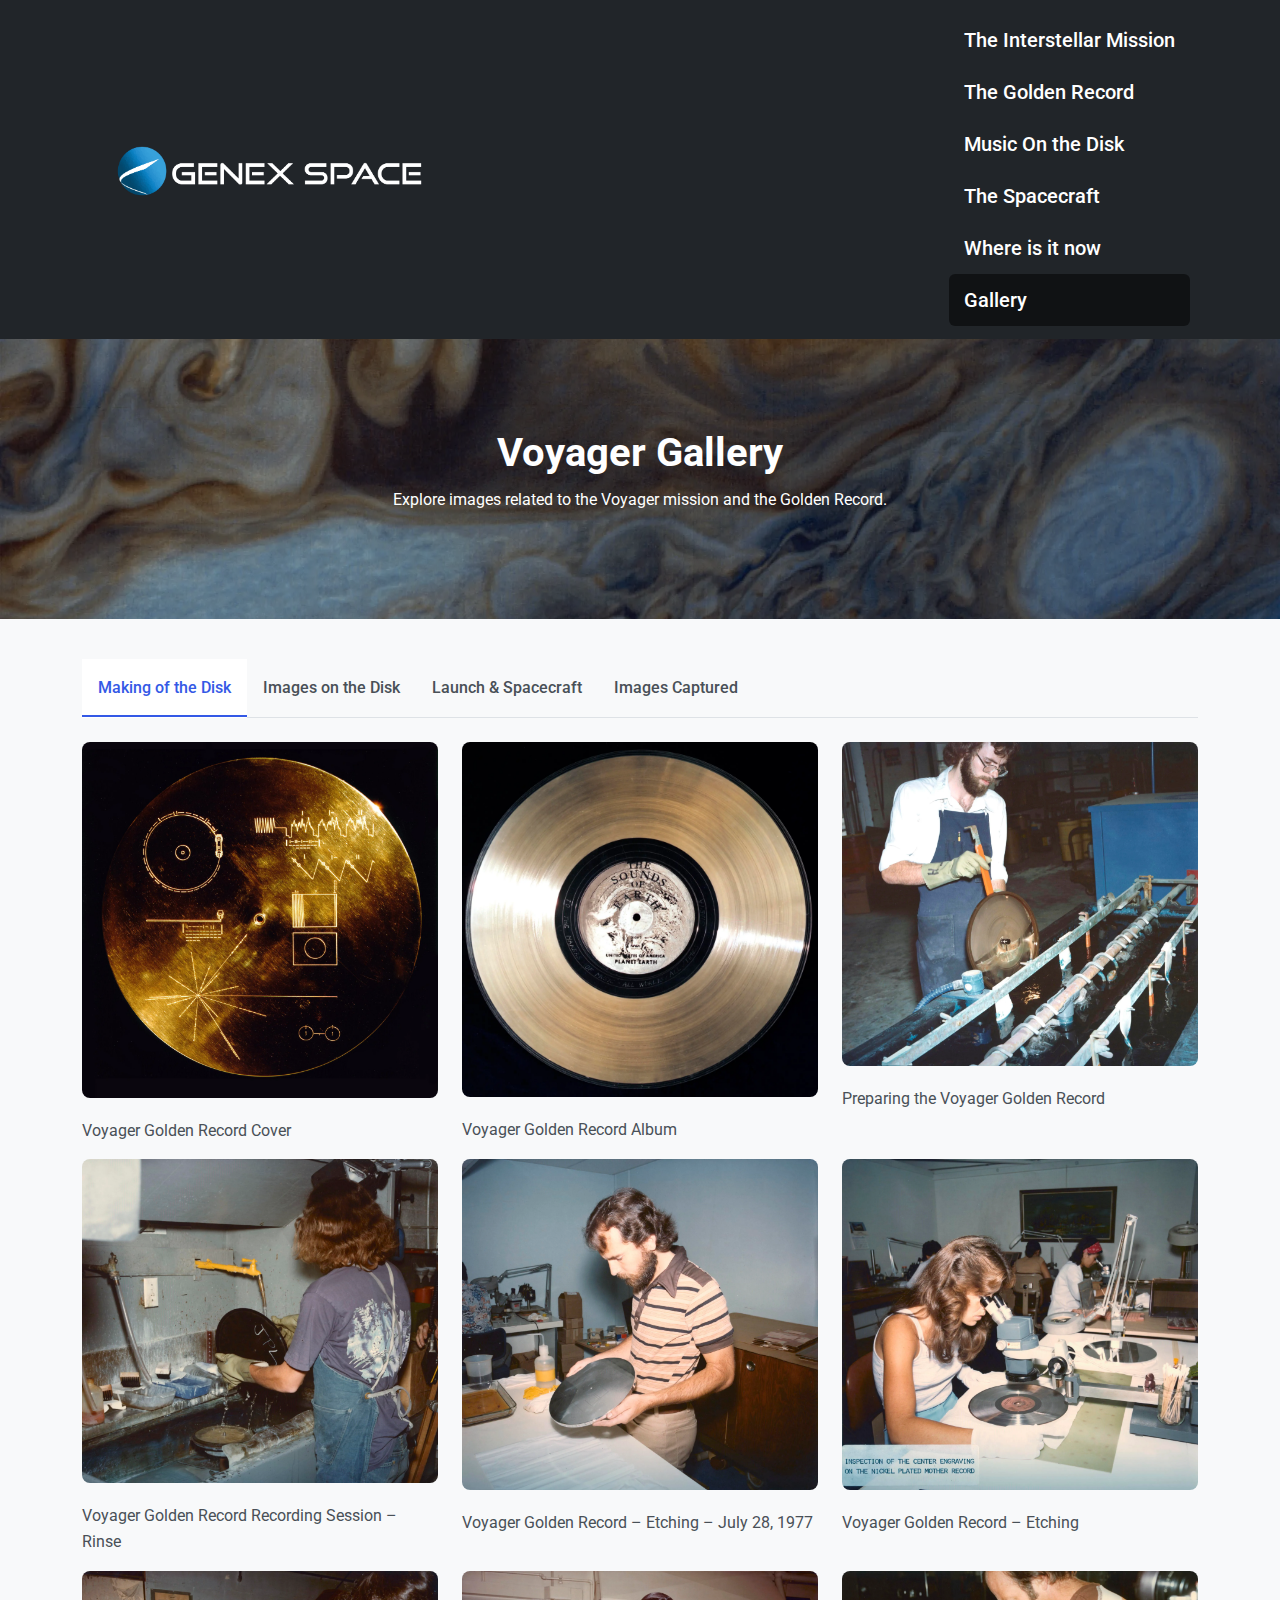
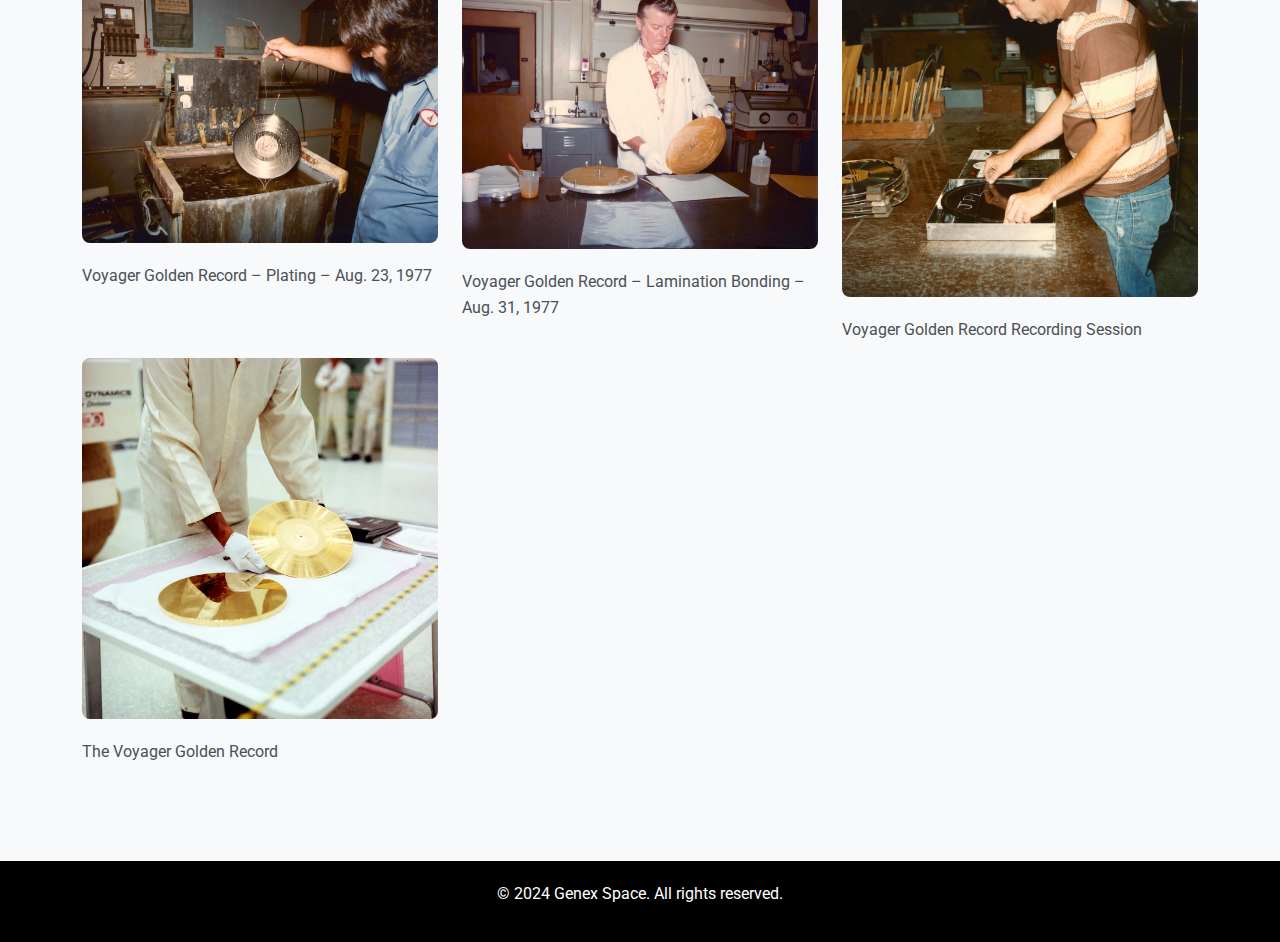
==== commit da062eeb: "added genex space logo" ====
--- a/gallery.html
+++ b/gallery.html
@@ -94,7 +94,7 @@
   <!-- Navbar (always visible) -->
   <nav class="navbar navbar-dark bg-dark">
     <div class="container">
-      <a class="navbar-brand" href="index.html">Voyager</a>
+    <a class="navbar-brand" href="index.html"><img src="file/logo-long-01-2048x562.png" height="90"></a>
       <ul class="navbar-nav nav nav-pills ms-auto">
         <li class="nav-item">
           <a class="nav-link" href="index.html">The Interstellar Mission</a>
